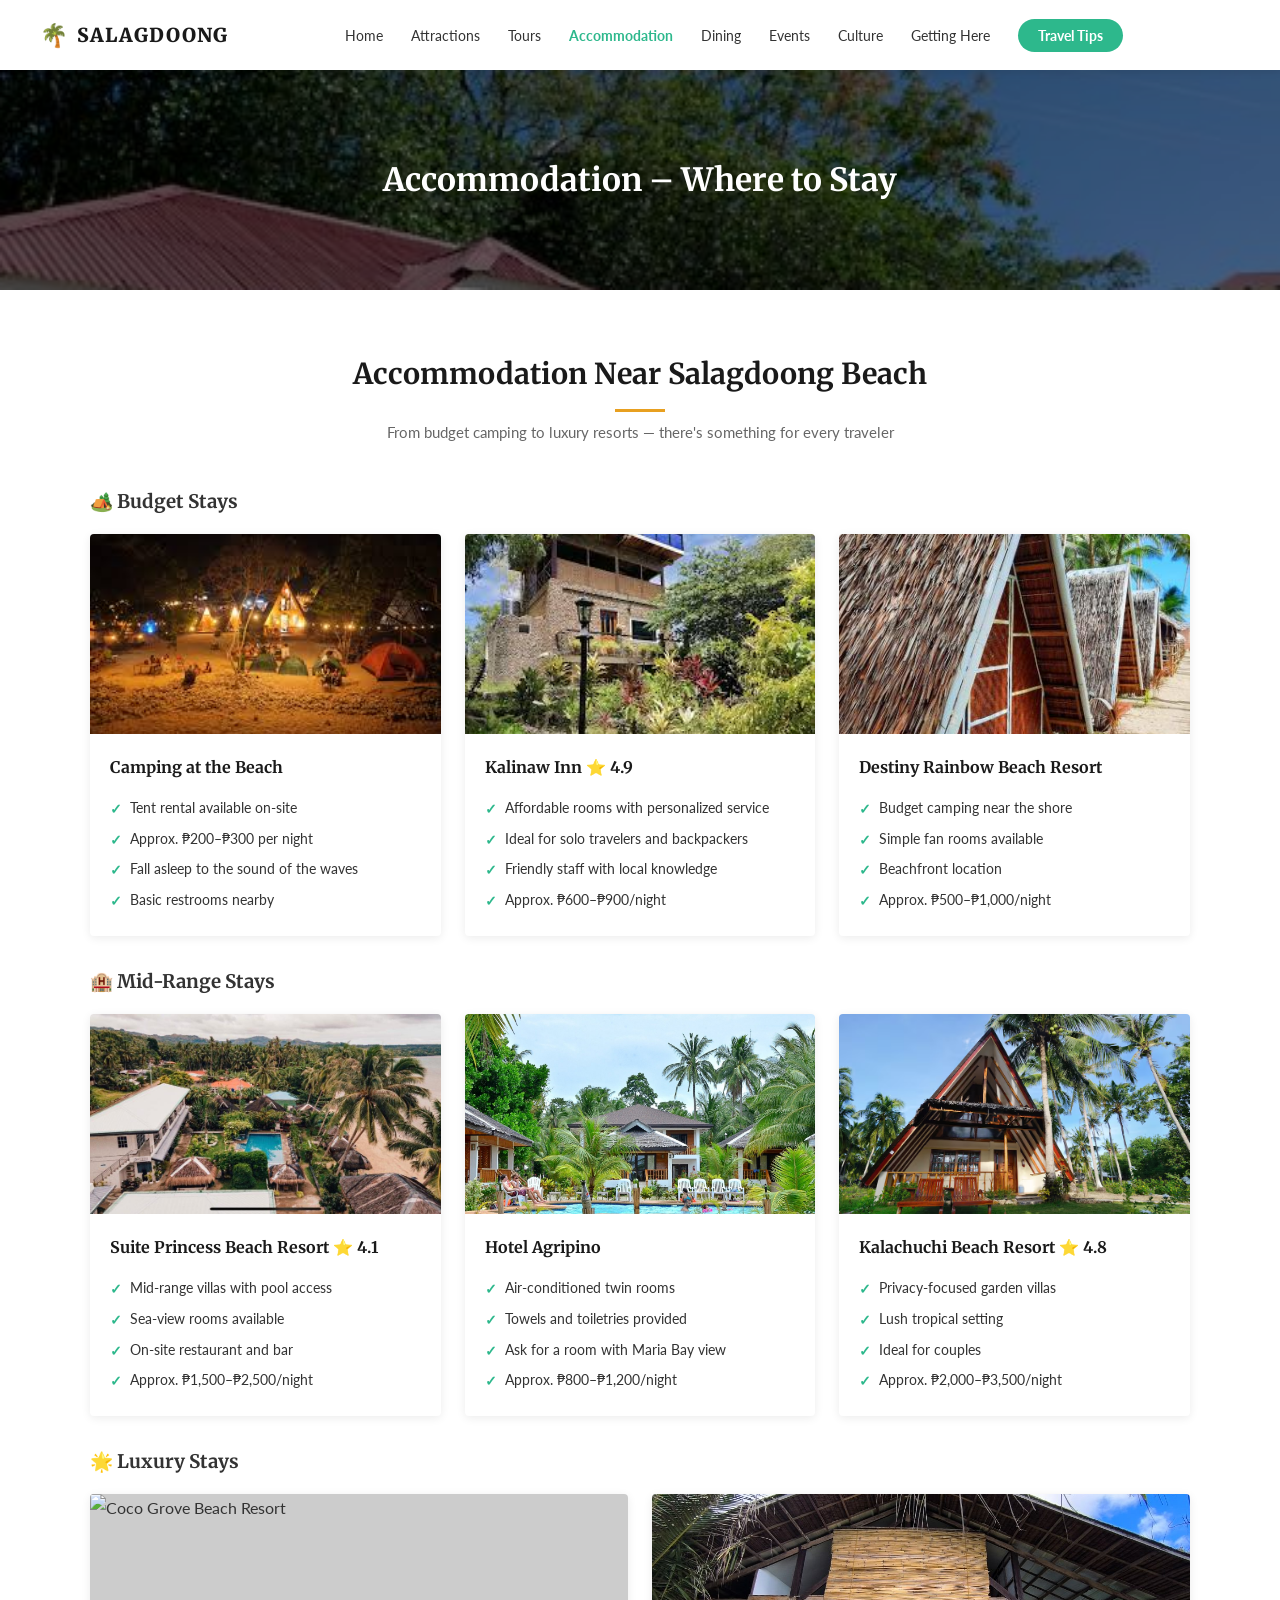
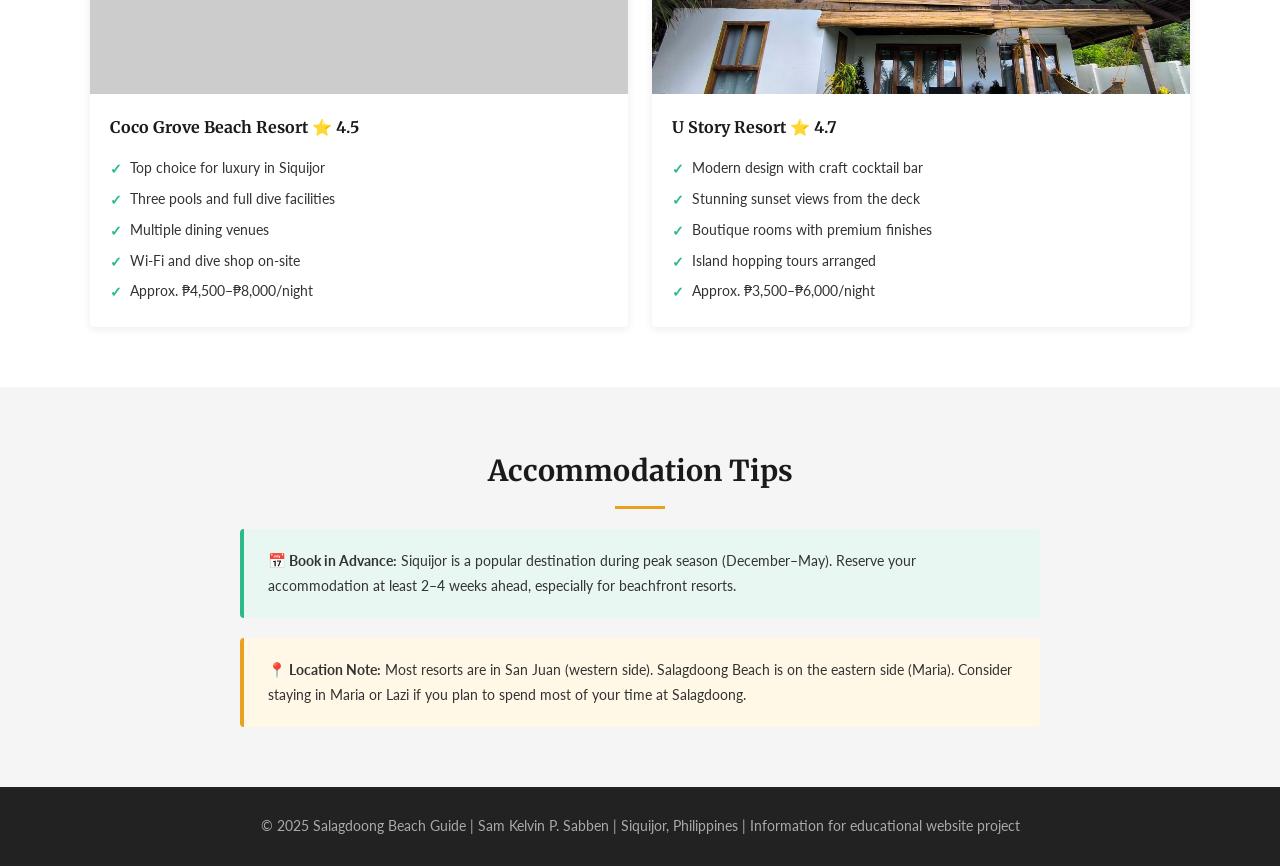
==== pages/accommodation.html @ 19772c20 "project" ====
<!doctype html>
<html lang="en">
  <head>
    <meta charset="UTF-8" />
    <meta name="viewport" content="width=device-width, initial-scale=1.0" />
    <title>Accommodation – Where to Stay</title>
    <link rel="stylesheet" href="../css/styles.css" />
  </head>
  <body>
    <!-- ============ NAVBAR ============ -->
    <nav class="navbar">
      <a href="../index.html" class="nav-logo">
        <span class="logo-icon">🌴</span>
        <span>Salagdoong</span>
      </a>
      <ul class="nav-links">
        <li><a href="../index.html">Home</a></li>
        <li><a href="attractions.html">Attractions</a></li>
        <li><a href="tours.html">Tours</a></li>
        <li><a href="accommodation.html" class="active">Accommodation</a></li>
        <li><a href="dining.html">Dining</a></li>
        <li><a href="events.html">Events</a></li>
        <li><a href="culture.html">Culture</a></li>
        <li><a href="getting-here.html">Getting Here</a></li>
        <li><a href="travel-tips.html" class="nav-btn">Travel Tips</a></li>
      </ul>
      <input type="checkbox" id="nav-toggle" class="hamburger-toggle" />
      <label for="nav-toggle">
        <div class="hamburger-icon">
          <span></span><span></span><span></span>
        </div>
      </label>
      <div class="mobile-nav">
        <a href="../index.html">Home</a>
        <a href="attractions.html">Attractions</a>
        <a href="tours.html">Tours</a>
        <a href="accommodation.html">Accommodation</a>
        <a href="dining.html">Dining</a>
        <a href="events.html">Events</a>
        <a href="culture.html">Culture</a>
        <a href="getting-here.html">Getting Here</a>
        <a href="travel-tips.html" class="nav-btn">Travel Tips</a>
      </div>
    </nav>

    <!-- ============ PAGE HERO ============ -->
    <section class="page-hero" id="accommodation-bg">
      <h1>Accommodation – Where to Stay</h1>
    </section>

    <!-- ============ ACCOMMODATION OPTIONS ============ -->
    <section class="section">
      <div class="container">
        <h2 class="section-title">Accommodation Near Salagdoong Beach</h2>
        <p class="section-subtitle">
          From budget camping to luxury resorts — there's something for every
          traveler
        </p>

        <!-- Budget Options -->
        <h3
          style="
            font-family: &quot;Merriweather&quot;, serif;
            margin-bottom: 16px;
            color: #333;
          "
        >
          🏕️ Budget Stays
        </h3>
        <div class="cards-grid mb-30">
          <div class="card">
            <img
              src="/images/4.1.png"
              alt="Camping near Salagdoong"
              class="card-img"
            />
            <div class="card-body">
              <h3 class="card-title">Camping at the Beach</h3>
              <ul class="card-list">
                <li>Tent rental available on-site</li>
                <li>Approx. ₱200–₱300 per night</li>
                <li>Fall asleep to the sound of the waves</li>
                <li>Basic restrooms nearby</li>
              </ul>
            </div>
          </div>

          <div class="card">
            <img
              src="/images/4.2.png"
              alt="Kalinaw Inn Siquijor"
              class="card-img"
            />
            <div class="card-body">
              <h3 class="card-title">Kalinaw Inn ⭐ 4.9</h3>
              <ul class="card-list">
                <li>Affordable rooms with personalized service</li>
                <li>Ideal for solo travelers and backpackers</li>
                <li>Friendly staff with local knowledge</li>
                <li>Approx. ₱600–₱900/night</li>
              </ul>
            </div>
          </div>

          <div class="card">
            <img
              src="/images/4.3.png"
              alt="Destiny Rainbow Beach Resort"
              class="card-img"
            />
            <div class="card-body">
              <h3 class="card-title">Destiny Rainbow Beach Resort</h3>
              <ul class="card-list">
                <li>Budget camping near the shore</li>
                <li>Simple fan rooms available</li>
                <li>Beachfront location</li>
                <li>Approx. ₱500–₱1,000/night</li>
              </ul>
            </div>
          </div>
        </div>

        <!-- Mid-Range Options -->
        <h3
          style="
            font-family: &quot;Merriweather&quot;, serif;
            margin-bottom: 16px;
            margin-top: 30px;
            color: #333;
          "
        >
          🏨 Mid-Range Stays
        </h3>
        <div class="cards-grid mb-30">
          <div class="card">
            <img
              src="/images/4.4.png"
              alt="Suite Princess Beach Resort"
              class="card-img"
            />
            <div class="card-body">
              <h3 class="card-title">Suite Princess Beach Resort ⭐ 4.1</h3>
              <ul class="card-list">
                <li>Mid-range villas with pool access</li>
                <li>Sea-view rooms available</li>
                <li>On-site restaurant and bar</li>
                <li>Approx. ₱1,500–₱2,500/night</li>
              </ul>
            </div>
          </div>

          <div class="card">
            <img
              src="/images/4.5.png"
              alt="Hotel Agripino Maria"
              class="card-img"
            />
            <div class="card-body">
              <h3 class="card-title">Hotel Agripino</h3>
              <ul class="card-list">
                <li>Air-conditioned twin rooms</li>
                <li>Towels and toiletries provided</li>
                <li>Ask for a room with Maria Bay view</li>
                <li>Approx. ₱800–₱1,200/night</li>
              </ul>
            </div>
          </div>

          <div class="card">
            <img
              src="/images/4.6.png"
              alt="Kalachuchi Beach Resort"
              class="card-img"
            />
            <div class="card-body">
              <h3 class="card-title">Kalachuchi Beach Resort ⭐ 4.8</h3>
              <ul class="card-list">
                <li>Privacy-focused garden villas</li>
                <li>Lush tropical setting</li>
                <li>Ideal for couples</li>
                <li>Approx. ₱2,000–₱3,500/night</li>
              </ul>
            </div>
          </div>
        </div>

        <!-- Luxury Options -->
        <h3
          style="
            font-family: &quot;Merriweather&quot;, serif;
            margin-bottom: 16px;
            margin-top: 30px;
            color: #333;
          "
        >
          🌟 Luxury Stays
        </h3>
        <div class="cards-grid-2">
          <div class="card">
            <img
              src="/images/4.7.png"
              alt="Coco Grove Beach Resort"
              class="card-img"
            />
            <div class="card-body">
              <h3 class="card-title">Coco Grove Beach Resort ⭐ 4.5</h3>
              <ul class="card-list">
                <li>Top choice for luxury in Siquijor</li>
                <li>Three pools and full dive facilities</li>
                <li>Multiple dining venues</li>
                <li>Wi-Fi and dive shop on-site</li>
                <li>Approx. ₱4,500–₱8,000/night</li>
              </ul>
            </div>
          </div>

          <div class="card">
            <img src="/images/4.8.png" alt="U Story Resort" class="card-img" />
            <div class="card-body">
              <h3 class="card-title">U Story Resort ⭐ 4.7</h3>
              <ul class="card-list">
                <li>Modern design with craft cocktail bar</li>
                <li>Stunning sunset views from the deck</li>
                <li>Boutique rooms with premium finishes</li>
                <li>Island hopping tours arranged</li>
                <li>Approx. ₱3,500–₱6,000/night</li>
              </ul>
            </div>
          </div>
        </div>
      </div>
    </section>

    <!-- ============ TIPS SECTION ============ -->
    <section class="section-alt">
      <div class="container">
        <h2 class="section-title">Accommodation Tips</h2>
        <div class="highlight-box" style="max-width: 800px; margin: 20px auto">
          <p>
            <strong>📅 Book in Advance:</strong> Siquijor is a popular
            destination during peak season (December–May). Reserve your
            accommodation at least 2–4 weeks ahead, especially for beachfront
            resorts.
          </p>
        </div>
        <div class="tip-box" style="max-width: 800px; margin: 0 auto">
          <p>
            <strong>📍 Location Note:</strong> Most resorts are in San Juan
            (western side). Salagdoong Beach is on the eastern side (Maria).
            Consider staying in Maria or Lazi if you plan to spend most of your
            time at Salagdoong.
          </p>
        </div>
      </div>
    </section>

    <!-- ============ FOOTER ============ -->
    <footer>
      <p>
        © 2025 Salagdoong Beach Guide | Sam Kelvin P. Sabben | Siquijor,
        Philippines | Information for educational website project
      </p>
    </footer>
  </body>
</html>
---- css/styles.css ----
/* ============================================
   SALAGDOONG BEACH WEBSITE - Main Stylesheet
   ============================================ */

/* --- Google Fonts Import --- */
@import url("https://fonts.googleapis.com/css2?family=Merriweather:wght@400;700;900&family=Lato:wght@300;400;700&display=swap");

/* --- CSS Variables (Color Scheme & Typography) --- */
:root {
  --green: #2db88c;
  --green-dark: #229e77;
  --orange: #e8a020;
  --dark: #1a1a1a;
  --dark-2: #222222;
  --text: #333333;
  --text-light: #666666;
  --light-bg: #f5f5f5;
  --white: #ffffff;
  --border: #e0e0e0;
  --card-shadow: 0 2px 10px rgba(0, 0, 0, 0.08);
}

/* --- Reset & Base Styles --- */
* {
  margin: 0;
  padding: 0;
  box-sizing: border-box;
}

html {
  scroll-behavior: smooth;
}

body {
  font-family: "Lato", sans-serif;
  color: var(--text);
  background-color: var(--white);
  font-size: 16px;
  line-height: 1.7;
}

img {
  max-width: 100%;
  display: block;
}

a {
  text-decoration: none;
  color: inherit;
}

ul {
  list-style: none;
}

/* ============================================
   NAVIGATION BAR
   ============================================ */

/* --- Navbar container --- */
.navbar {
  background-color: var(--white);
  padding: 0 40px;
  height: 70px;
  display: flex;
  align-items: center;
  justify-content: space-between;
  position: sticky;
  top: 0;
  z-index: 1000;
  box-shadow: 0 2px 8px rgba(0, 0, 0, 0.08);
}

/* --- Logo area --- */
.nav-logo {
  display: flex;
  align-items: center;
  gap: 8px;
  font-family: "Merriweather", serif;
  font-weight: 900;
  font-size: 1.2rem;
  letter-spacing: 1px;
  color: var(--dark);
  text-transform: uppercase;
}

.nav-logo .logo-icon {
  font-size: 1.4rem;
}

/* --- Navigation links (desktop) --- */
.nav-links {
  display: flex;
  align-items: center;
  gap: 28px;
}

.nav-links a {
  font-size: 0.88rem;
  color: var(--text);
  font-weight: 400;
  transition: color 0.2s;
  white-space: nowrap;
}

.nav-links a:hover {
  color: var(--green);
}

.nav-links a.active {
  color: var(--green);
  font-weight: 700;
}

/* --- Travel Tips pill button --- */
.nav-btn {
  background-color: var(--green);
  color: var(--white) !important;
  padding: 8px 20px;
  border-radius: 50px;
  font-weight: 700 !important;
  font-size: 0.88rem !important;
  transition: background-color 0.2s !important;
}

.nav-btn:hover {
  background-color: var(--green-dark) !important;
  color: var(--white) !important;
}

/* --- CSS-only hamburger menu (mobile) --- */
.hamburger-toggle {
  display: none; /* hide the checkbox */
}

.hamburger-icon {
  display: none; /* hidden on desktop */
  flex-direction: column;
  gap: 5px;
  cursor: pointer;
  padding: 5px;
}

.hamburger-icon span {
  display: block;
  width: 25px;
  height: 2px;
  background-color: var(--dark);
  transition: all 0.3s;
}

/* --- Mobile nav overlay --- */
.mobile-nav {
  display: none; /* hidden on desktop */
  position: fixed;
  top: 70px;
  left: 0;
  width: 100%;
  background: var(--white);
  flex-direction: column;
  padding: 20px 0;
  box-shadow: 0 4px 10px rgba(0, 0, 0, 0.1);
  z-index: 999;
}

.mobile-nav a {
  padding: 12px 30px;
  font-size: 0.95rem;
  color: var(--text);
  border-bottom: 1px solid var(--border);
  display: block;
}

.mobile-nav a:last-child {
  border-bottom: none;
}

.mobile-nav .nav-btn {
  margin: 10px 30px 0;
  text-align: center;
  border-radius: 50px;
  padding: 10px 20px;
  background: var(--green);
  color: var(--white) !important;
}

/* Show mobile nav when checkbox is checked */
.hamburger-toggle:checked ~ .mobile-nav {
  display: flex;
}

/* ============================================
   HERO BANNER
   ============================================ */

.hero {
  position: relative;
  width: 100%;
  height: 90vh;
  min-height: 500px;
  background-image: url("/images/herobanner.jpg");
  background-size: cover;
  background-position: center;
  background-attachment: fixed;
  display: flex;
  align-items: center;
  justify-content: center;
  text-align: center;
}

/* Dark overlay on hero image */
.hero::after {
  content: "";
  position: absolute;
  inset: 0;
  background: rgba(0, 0, 0, 0.45);
  z-index: 1;
}

.hero-bg {
  position: fixed; /* was: absolute */
  top: 0;
  left: 0;
  width: 100%;
  height: 100vh; /* was: 100% */
  object-fit: cover;
  z-index: 0; /* sits behind the overlay and content */
}

.hero-content {
  position: relative;
  z-index: 2;
  color: var(--white);
  max-width: 700px;
  padding: 0 20px;
}

.hero-content h1 {
  font-family: "Merriweather", serif;
  font-size: 3rem;
  font-weight: 900;
  line-height: 1.2;
  margin-bottom: 16px;
}

.hero-content p {
  font-size: 1rem;
  margin-bottom: 32px;
  opacity: 0.9;
  letter-spacing: 0.5px;
}

/* --- Hero CTA buttons --- */
.hero-buttons {
  display: flex;
  gap: 16px;
  justify-content: center;
  flex-wrap: wrap;
}

.btn-primary {
  background-color: var(--green);
  color: var(--white);
  padding: 12px 28px;
  border-radius: 50px;
  font-weight: 700;
  font-size: 0.95rem;
  transition: background-color 0.2s;
  display: inline-block;
}

.btn-primary:hover {
  background-color: var(--green-dark);
}

.btn-secondary {
  background-color: var(--orange);
  color: var(--white);
  padding: 12px 28px;
  border-radius: 50px;
  font-weight: 700;
  font-size: 0.95rem;
  transition: background-color 0.2s;
  display: inline-block;
}

.btn-secondary:hover {
  background-color: #cf8e1a;
}

/* --- Shorter hero for inner pages --- */
.hero-short {
  height: 220px;
  min-height: unset;
}

.hero-short .hero-content h1 {
  font-size: 2rem;
}

/* ============================================
   SECTION STYLES
   ============================================ */

/* --- Section wrapper --- */
.section {
  padding: 60px 40px;
}

.section-alt {
  padding: 60px 40px;
  background-color: var(--light-bg);
}

/* --- Section title with orange underline --- */
.section-title {
  font-family: "Merriweather", serif;
  font-size: 1.8rem;
  font-weight: 700;
  text-align: center;
  margin-bottom: 8px;
  color: var(--dark);
}

.section-title::after {
  content: "";
  display: block;
  width: 50px;
  height: 3px;
  background-color: var(--orange);
  margin: 10px auto 0;
}

.section-subtitle {
  text-align: center;
  color: var(--text-light);
  margin-bottom: 40px;
  font-size: 0.95rem;
}

/* --- Max-width container --- */
.container {
  max-width: 1100px;
  margin: 0 auto;
}

/* ============================================
   STATS CARDS (Quick Stats on Home)
   ============================================ */

.stats-grid {
  display: grid;
  grid-template-columns: repeat(5, 1fr);
  gap: 16px;
  max-width: 1100px;
  margin: 0 auto;
}

.stat-card {
  background: var(--white);
  border-left: 3px solid var(--green);
  padding: 20px 18px;
  box-shadow: var(--card-shadow);
}

.stat-label {
  font-size: 0.7rem;
  text-transform: uppercase;
  letter-spacing: 1px;
  color: var(--text-light);
  margin-bottom: 6px;
}

.stat-value {
  font-family: "Merriweather", serif;
  font-size: 1rem;
  font-weight: 700;
  color: var(--dark);
  line-height: 1.4;
}

/* ============================================
   ABOUT SECTION (Gray background box)
   ============================================ */
#attraction-bg {
  background-image: url("/images/attractionbg.png");
  background-size: cover;
  background-position: bottom;
  background-attachment: fixed;
}
.about-box {
  background-color: #eeeeee;
  border-radius: 4px;
  padding: 50px 40px;
  text-align: center;
  max-width: 900px;
  margin: 0 auto;
}

.about-box p {
  font-size: 0.95rem;
  color: var(--text);
  max-width: 650px;
  margin: 0 auto;
  line-height: 1.8;
}

/* ============================================
   CARDS GRID
   ============================================ */

.cards-grid {
  display: grid;
  grid-template-columns: repeat(3, 1fr);
  gap: 24px;
  max-width: 1100px;
  margin: 0 auto;
}

.card {
  background: var(--white);
  box-shadow: var(--card-shadow);
  border-radius: 4px;
  overflow: hidden;
}

/* --- Card image placeholder --- */
.card-img {
  width: 100%;
  height: 200px;
  object-fit: cover;
  background-color: #ccc;
  display: block;
}

/* Placeholder style when no image */
.card-img-placeholder {
  width: 100%;
  height: 200px;
  background-color: #b0c4c4;
  display: flex;
  align-items: center;
  justify-content: center;
  color: #fff;
  font-size: 0.9rem;
}

.card-body {
  padding: 20px;
}

.card-title {
  font-family: "Merriweather", serif;
  font-size: 1rem;
  font-weight: 700;
  margin-bottom: 12px;
  color: var(--dark);
}

/* --- Card bullet list --- */
.card-list {
  list-style: none;
  padding: 0;
}

.card-list li {
  font-size: 0.875rem;
  color: var(--text);
  padding: 3px 0;
  display: flex;
  align-items: flex-start;
  gap: 8px;
}

.card-list li::before {
  content: "✓";
  color: var(--green);
  font-weight: 700;
  flex-shrink: 0;
  margin-top: 1px;
}

/* --- 2-column card grid variant --- */
.cards-grid-2 {
  display: grid;
  grid-template-columns: repeat(2, 1fr);
  gap: 24px;
  max-width: 1100px;
  margin: 0 auto;
}

/* --- 4-column card grid --- */
.cards-grid-4 {
  display: grid;
  grid-template-columns: repeat(4, 1fr);
  gap: 20px;
  max-width: 1100px;
  margin: 0 auto;
}

/* ============================================
   TABLE (Itinerary, Restaurant, Tips)
   ============================================ */

.table-wrapper {
  max-width: 850px;
  margin: 0 auto;
  overflow-x: auto;
}

table {
  width: 100%;
  border-collapse: collapse;
  font-size: 0.9rem;
}

thead tr {
  background-color: var(--green);
  color: var(--white);
}

thead th {
  padding: 14px 20px;
  text-align: left;
  font-weight: 700;
  letter-spacing: 0.5px;
}

tbody tr {
  border-bottom: 1px solid var(--border);
}

tbody tr:last-child {
  border-bottom: none;
}

tbody td {
  padding: 14px 20px;
  color: var(--text);
}

tbody tr:hover {
  background-color: #f9f9f9;
}

/* ============================================
   INFO BOXES / HIGHLIGHT BOXES
   ============================================ */

.info-box {
  background: var(--white);
  border: 1px solid var(--border);
  border-radius: 4px;
  padding: 28px;
  box-shadow: var(--card-shadow);
}

.info-box h3 {
  font-family: "Merriweather", serif;
  font-size: 1rem;
  font-weight: 700;
  margin-bottom: 14px;
  color: var(--dark);
}

.info-box p,
.info-box li {
  font-size: 0.875rem;
  color: var(--text);
  line-height: 1.7;
}

.info-box ul {
  padding-left: 0;
}

.info-box ul li {
  padding: 3px 0;
  display: flex;
  gap: 8px;
  align-items: flex-start;
}

.info-box ul li::before {
  content: "✓";
  color: var(--green);
  font-weight: 700;
  flex-shrink: 0;
}

/* --- Highlight box (colored) --- */
.highlight-box {
  background: #e8f7f1;
  border-left: 4px solid var(--green);
  padding: 20px 24px;
  border-radius: 4px;
  margin: 20px 0;
}

.highlight-box p {
  font-size: 0.9rem;
  color: var(--text);
}

/* --- Warning / tip box --- */
.tip-box {
  background: #fff8e6;
  border-left: 4px solid var(--orange);
  padding: 20px 24px;
  border-radius: 4px;
  margin: 20px 0;
}

.tip-box p {
  font-size: 0.9rem;
  color: var(--text);
}

/* ============================================
   PAGE HERO BANNER (inner pages)
   ============================================ */

.page-hero {
  position: relative;
  width: 100%;
  height: 220px;
  display: flex;
  align-items: center;
  justify-content: center;
  background-color: #1e5a48;
  overflow: hidden;
  background-size: cover;
  background-position: center;
  background-attachment: fixed;
}

.page-hero::after {
  content: "";
  position: absolute;
  inset: 0;
  background: rgba(0, 0, 0, 0.5);
  z-index: 1;
}

.page-hero img {
  position: absolute;
  inset: 0;
  width: 100%;
  height: 100%;
  object-fit: cover;
}

.page-hero h1 {
  position: relative;
  z-index: 2;
  color: var(--white);
  font-family: "Merriweather", serif;
  font-size: 2rem;
  font-weight: 700;
  text-align: center;
  padding: 0 20px;
}

/* ============================================
   GALLERY GRID
   ============================================ */

.gallery-grid {
  display: grid;
  grid-template-columns: repeat(3, 1fr);
  gap: 12px;
  max-width: 1100px;
  margin: 0 auto;
}

.gallery-item {
  width: 100%;
  height: 200px;
  object-fit: cover;
  background-color: #b8cece;
  display: block;
  border-radius: 2px;
}

/* ============================================
   TRANSPORT / STEP CARDS
   ============================================ */

.steps-grid {
  display: grid;
  grid-template-columns: repeat(3, 1fr);
  gap: 20px;
  max-width: 1100px;
  margin: 0 auto;
}

.step-card {
  background: var(--white);
  padding: 28px 24px;
  box-shadow: var(--card-shadow);
  border-radius: 4px;
}

.step-number {
  font-size: 2rem;
  font-weight: 900;
  color: var(--green);
  font-family: "Merriweather", serif;
  margin-bottom: 10px;
}

.step-card h3 {
  font-family: "Merriweather", serif;
  font-size: 1rem;
  font-weight: 700;
  margin-bottom: 10px;
  color: var(--dark);
}

.step-card p,
.step-card li {
  font-size: 0.875rem;
  color: var(--text);
}

.step-card ul {
  padding-left: 0;
  margin-top: 8px;
}

.step-card ul li {
  display: flex;
  gap: 8px;
  padding: 2px 0;
}

.step-card ul li::before {
  content: "✓";
  color: var(--green);
  font-weight: 700;
  flex-shrink: 0;
}

/* ============================================
   MAP EMBED PLACEHOLDER
   ============================================ */

.map-container {
  max-width: 850px;
  margin: 0 auto 40px;
  border: 1px solid var(--border);
  overflow: hidden;
}

.map-container iframe {
  width: 100%;
  height: 420px;
  border: none;
  display: block;
}

/* ============================================
   FOOTER
   ============================================ */

footer {
  background-color: var(--dark-2);
  color: #aaaaaa;
  text-align: center;
  padding: 28px 20px;
  font-size: 0.85rem;
}

footer a {
  color: #aaaaaa;
}

/* ============================================
   UTILITY CLASSES
   ============================================ */

.text-center {
  text-align: center;
}
.mb-10 {
  margin-bottom: 10px;
}
.mb-20 {
  margin-bottom: 20px;
}
.mb-30 {
  margin-bottom: 30px;
}
.mb-40 {
  margin-bottom: 40px;
}
.mt-20 {
  margin-top: 20px;
}
.mt-30 {
  margin-top: 30px;
}

/* ============================================
   RESPONSIVE STYLES
   ============================================ */

/* --- Tablet (max 768px) --- */
@media (max-width: 768px) {
  /* Show hamburger, hide desktop links */
  .hamburger-icon {
    display: flex;
  }

  .nav-links {
    display: none;
  }

  .navbar {
    padding: 0 20px;
  }

  /* Hero adjustments */
  .hero-content h1 {
    font-size: 2rem;
  }

  .page-hero h1 {
    font-size: 1.5rem;
  }

  /* Stats: 2-column grid on tablet */
  .stats-grid {
    grid-template-columns: repeat(2, 1fr);
  }

  /* Cards: 2-column on tablet */
  .cards-grid {
    grid-template-columns: repeat(2, 1fr);
  }

  .cards-grid-2 {
    grid-template-columns: 1fr;
  }

  .cards-grid-4 {
    grid-template-columns: repeat(2, 1fr);
  }

  .steps-grid {
    grid-template-columns: repeat(2, 1fr);
  }

  .gallery-grid {
    grid-template-columns: repeat(2, 1fr);
  }

  .section,
  .section-alt {
    padding: 40px 20px;
  }

  .about-box {
    padding: 30px 20px;
  }
}

/* --- Mobile (max 480px) --- */
@media (max-width: 480px) {
  .hero {
    height: 75vh;
  }

  .hero-content h1 {
    font-size: 1.6rem;
  }

  .hero-content p {
    font-size: 0.9rem;
  }

  .hero-buttons {
    flex-direction: column;
    align-items: center;
  }

  /* Stats: 1-column on mobile */
  .stats-grid {
    grid-template-columns: 1fr;
  }

  /* Cards: single column on mobile */
  .cards-grid {
    grid-template-columns: 1fr;
  }

  .cards-grid-4 {
    grid-template-columns: 1fr;
  }

  .steps-grid {
    grid-template-columns: 1fr;
  }

  .gallery-grid {
    grid-template-columns: 1fr;
  }

  .section-title {
    font-size: 1.4rem;
  }

  .section,
  .section-alt {
    padding: 30px 16px;
  }
}

#tour-bg {
  background-image: url("/images/tourbg.png");
}

#accommodation-bg {
  background-image: url("/images/accommodationbg.png");
  background-position: center 130%;
}

#dining-bg {
  background-image: url("/images/diningbg.png");
  background-position: center 130%;
}

#events-bg {
  background-image: url("/images/eventsbg.png");
  background-position: center 130%;
}

#culture-bg {
  background-image: url("/images/culturebg.png");
  background-position: center 130%;
}

#getting-here-bg {
  background-image: url("/images/getting-herebg.png");
  background-position: center 190%;
}

#tips-bg {
  background-image: url("/images/tipsbg.png");
  background-position: center 300%;
}
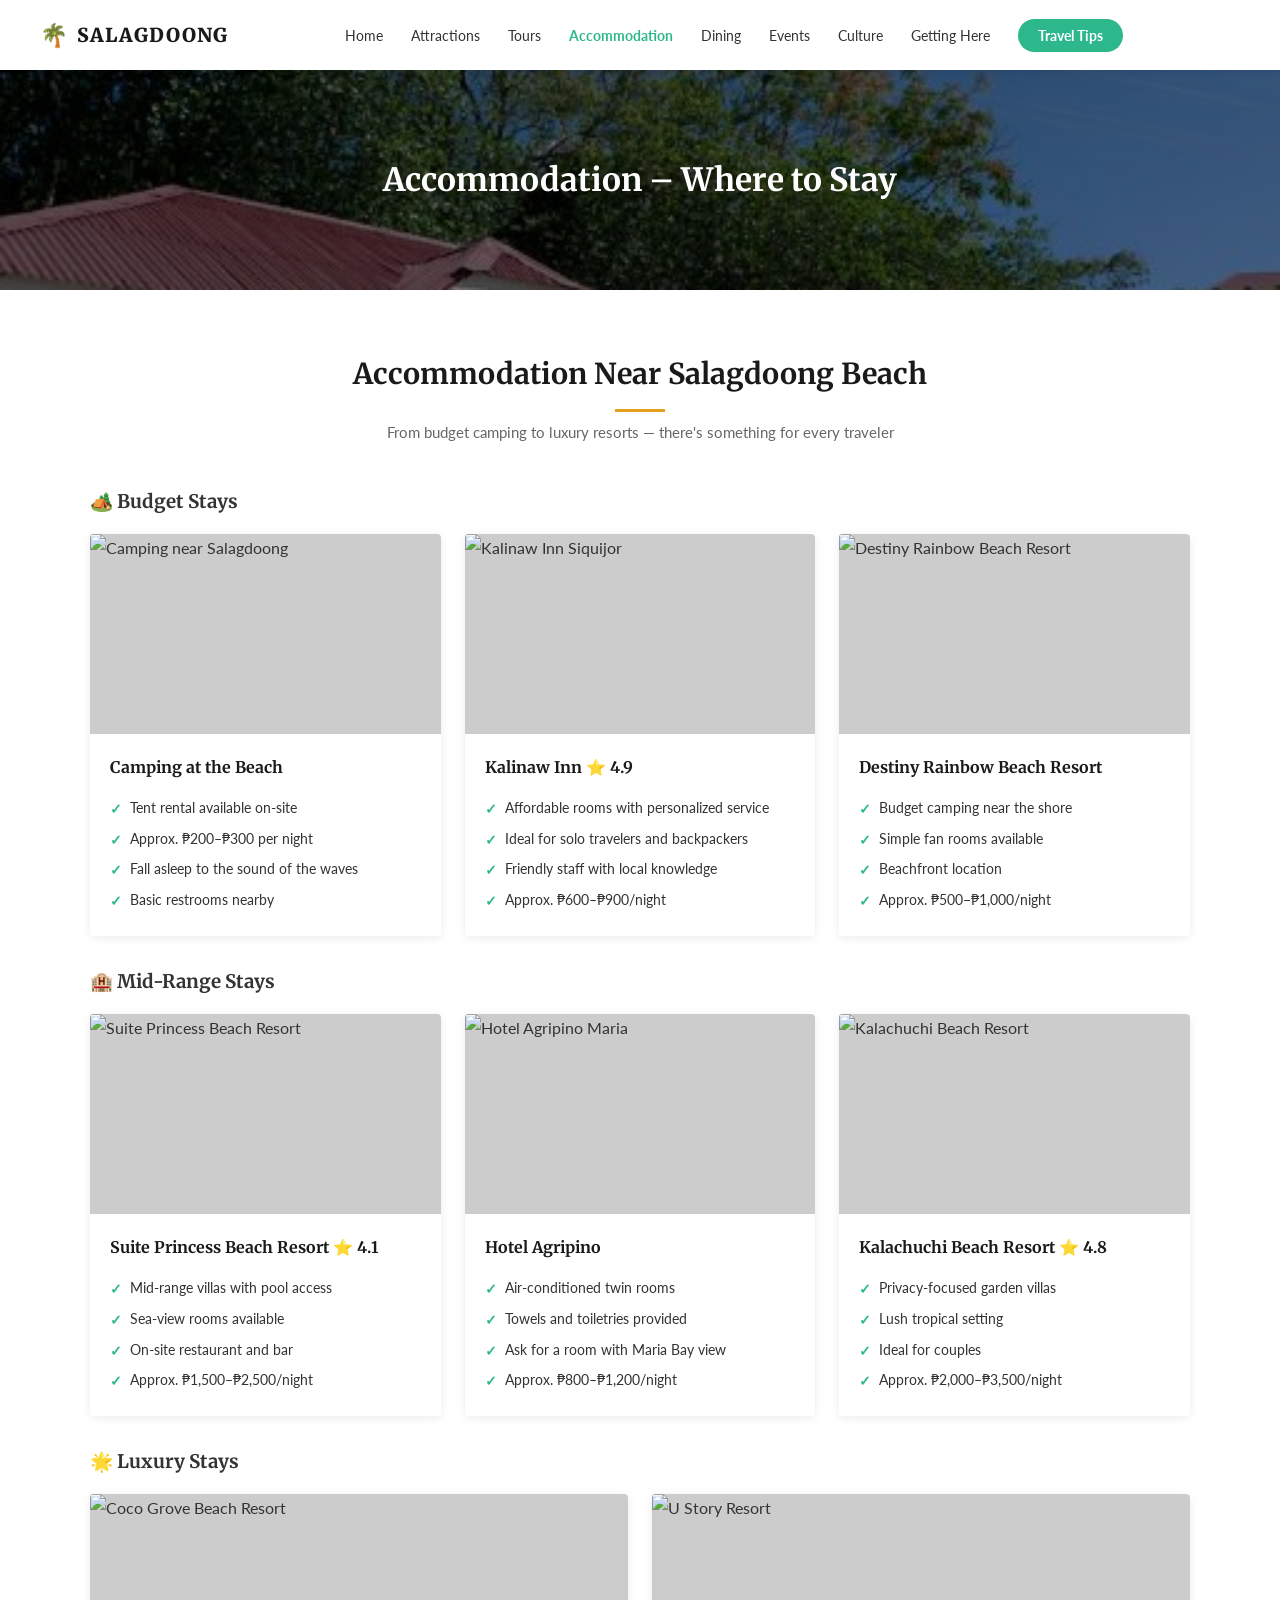
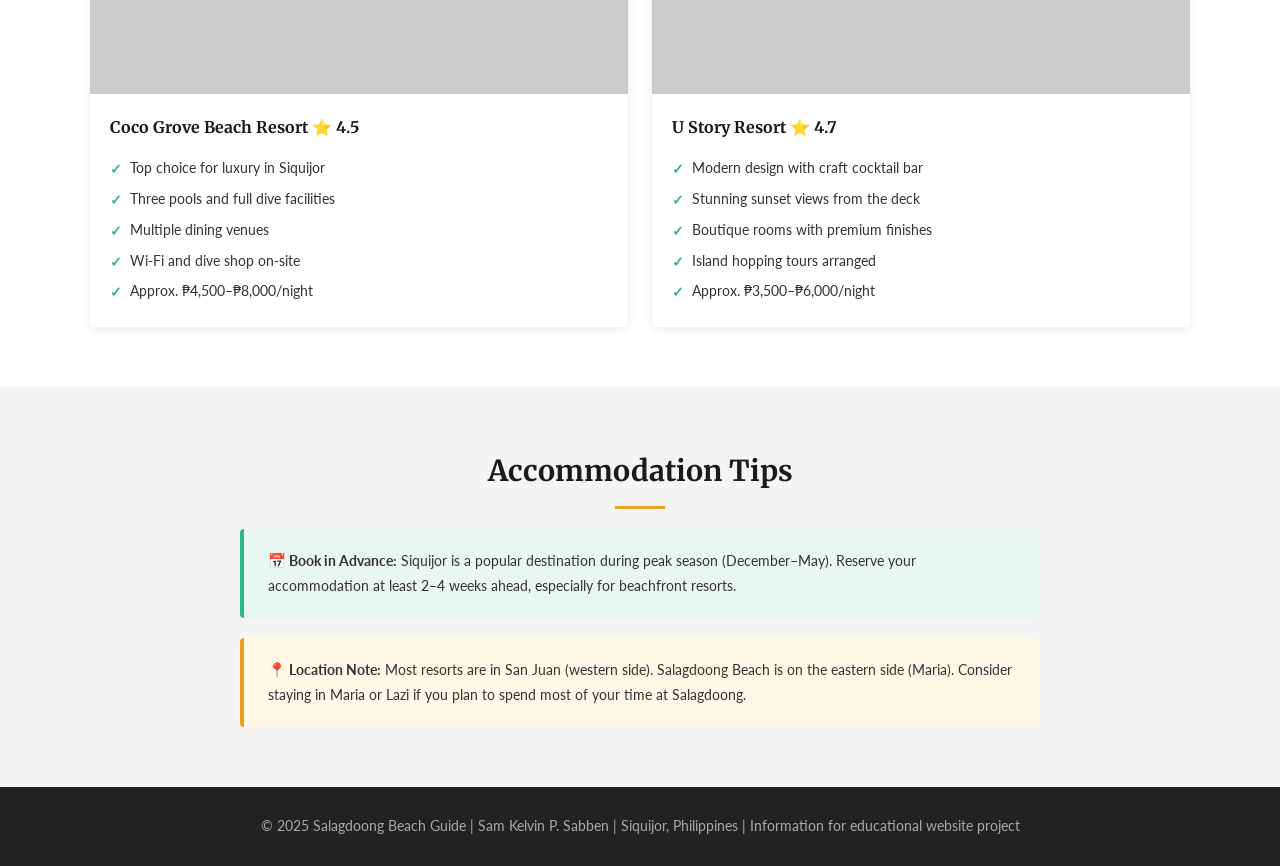
==== commit b4fff3da: "fixture" ====
--- a/pages/accommodation.html
+++ b/pages/accommodation.html
@@ -70,7 +70,7 @@
         <div class="cards-grid mb-30">
           <div class="card">
             <img
-              src="/images/4.1.png"
+              src="../image/4.1.png"
               alt="Camping near Salagdoong"
               class="card-img"
             />
@@ -87,7 +87,7 @@
 
           <div class="card">
             <img
-              src="/images/4.2.png"
+              src="../image/4.2.png"
               alt="Kalinaw Inn Siquijor"
               class="card-img"
             />
@@ -104,7 +104,7 @@
 
           <div class="card">
             <img
-              src="/images/4.3.png"
+              src="../image/4.3.png"
               alt="Destiny Rainbow Beach Resort"
               class="card-img"
             />
@@ -134,7 +134,7 @@
         <div class="cards-grid mb-30">
           <div class="card">
             <img
-              src="/images/4.4.png"
+              src="../image/4.4.png"
               alt="Suite Princess Beach Resort"
               class="card-img"
             />
@@ -151,7 +151,7 @@
 
           <div class="card">
             <img
-              src="/images/4.5.png"
+              src="../image/4.5.png"
               alt="Hotel Agripino Maria"
               class="card-img"
             />
@@ -168,7 +168,7 @@
 
           <div class="card">
             <img
-              src="/images/4.6.png"
+              src="../image/4.6.png"
               alt="Kalachuchi Beach Resort"
               class="card-img"
             />
@@ -198,7 +198,7 @@
         <div class="cards-grid-2">
           <div class="card">
             <img
-              src="/images/4.7.png"
+              src="../image/4.7.png"
               alt="Coco Grove Beach Resort"
               class="card-img"
             />
@@ -215,7 +215,7 @@
           </div>
 
           <div class="card">
-            <img src="/images/4.8.png" alt="U Story Resort" class="card-img" />
+            <img src="../image/4.8.png" alt="U Story Resort" class="card-img" />
             <div class="card-body">
               <h3 class="card-title">U Story Resort ⭐ 4.7</h3>
               <ul class="card-list">
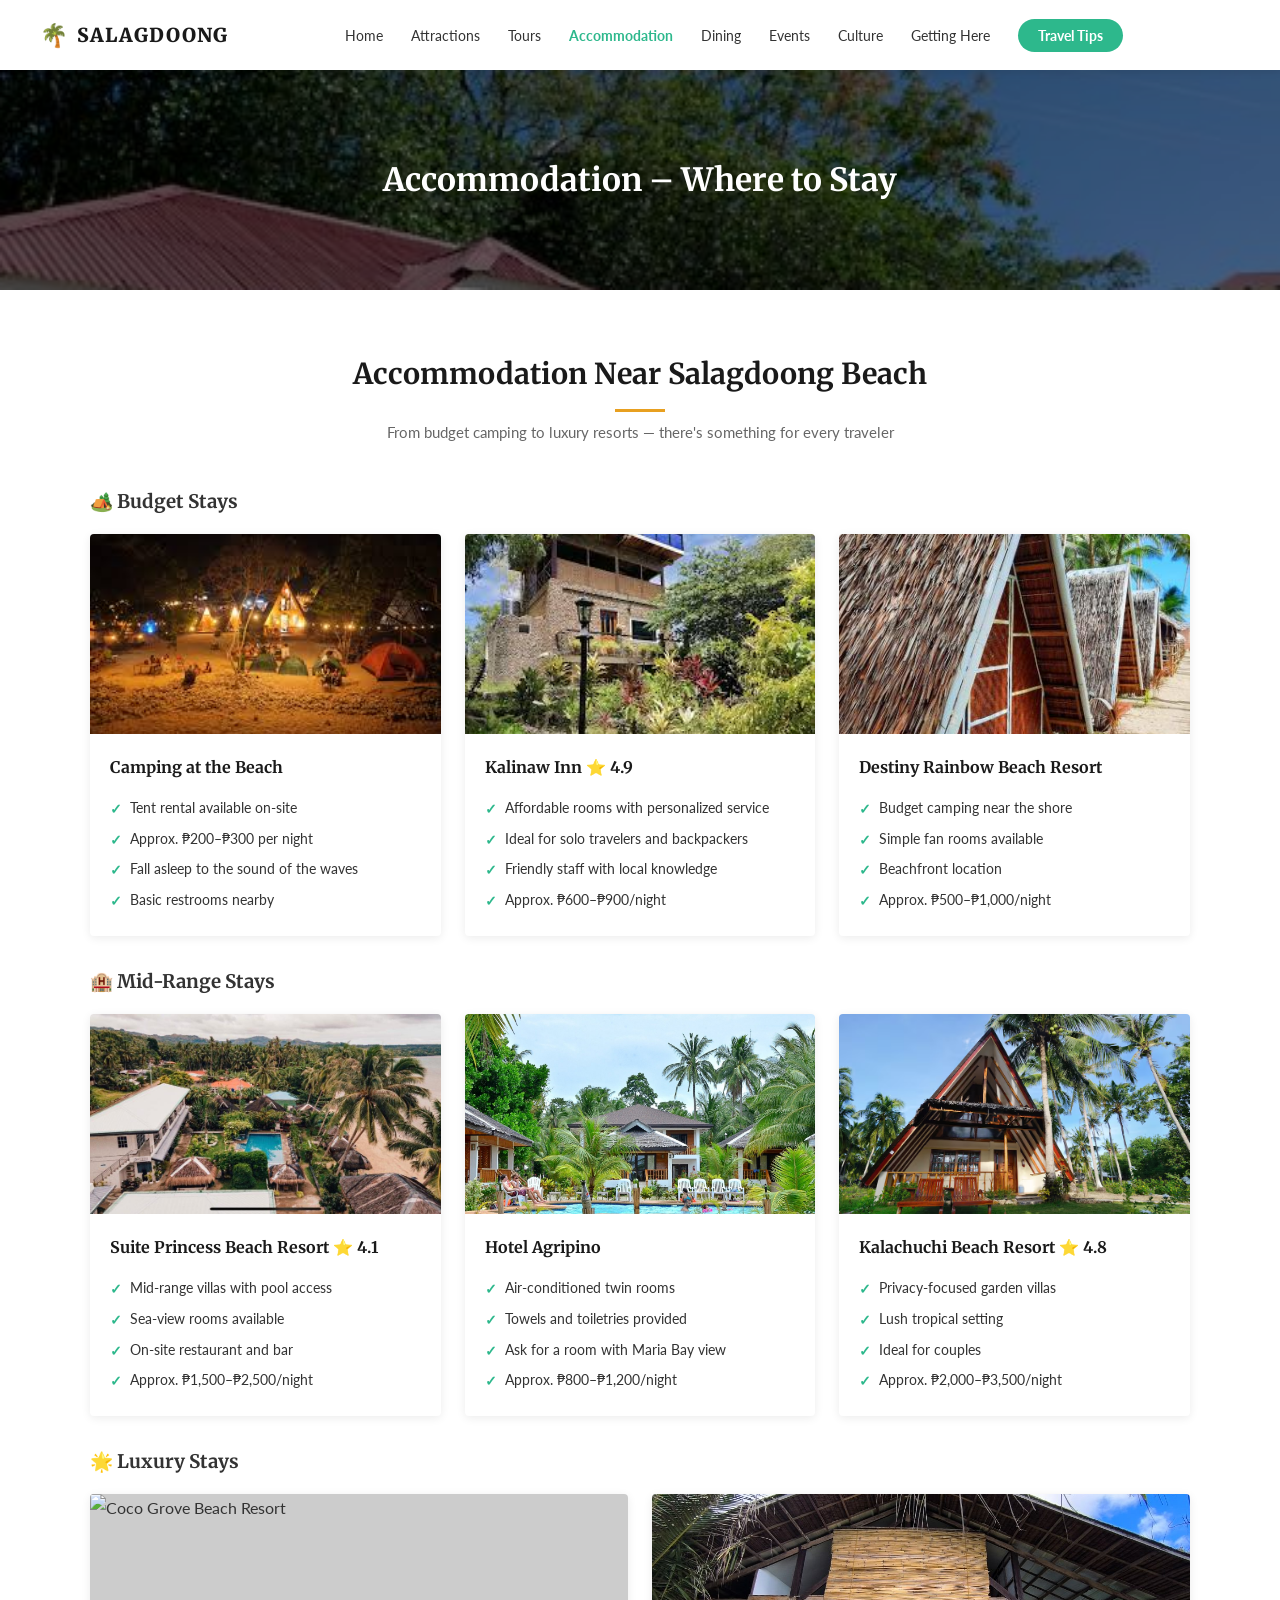
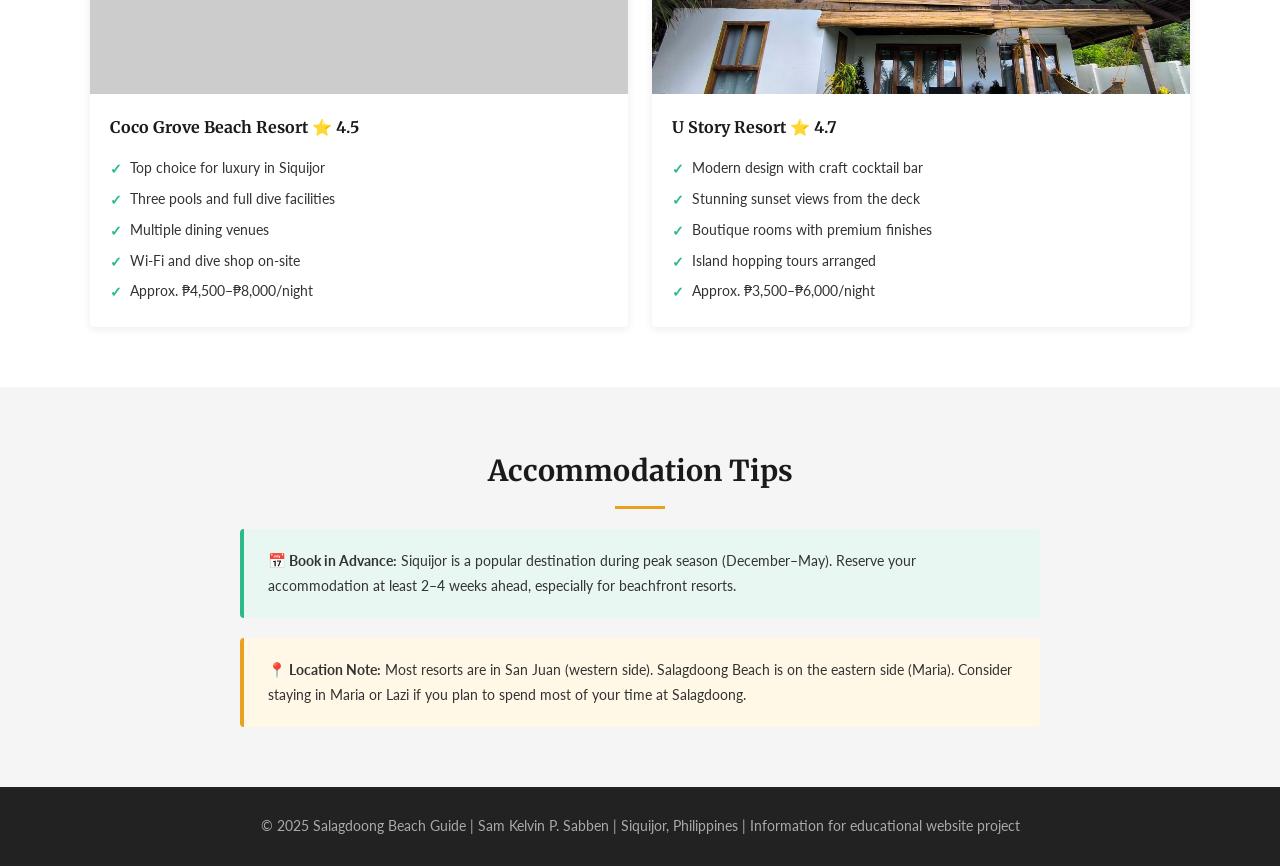
==== commit 9033ece8: "ficture2" ====
--- a/pages/accommodation.html
+++ b/pages/accommodation.html
@@ -70,7 +70,7 @@
         <div class="cards-grid mb-30">
           <div class="card">
             <img
-              src="../image/4.1.png"
+              src="../images/4.1.png"
               alt="Camping near Salagdoong"
               class="card-img"
             />
@@ -87,7 +87,7 @@
 
           <div class="card">
             <img
-              src="../image/4.2.png"
+              src="../images/4.2.png"
               alt="Kalinaw Inn Siquijor"
               class="card-img"
             />
@@ -104,7 +104,7 @@
 
           <div class="card">
             <img
-              src="../image/4.3.png"
+              src="../images/4.3.png"
               alt="Destiny Rainbow Beach Resort"
               class="card-img"
             />
@@ -134,7 +134,7 @@
         <div class="cards-grid mb-30">
           <div class="card">
             <img
-              src="../image/4.4.png"
+              src="../images/4.4.png"
               alt="Suite Princess Beach Resort"
               class="card-img"
             />
@@ -151,7 +151,7 @@
 
           <div class="card">
             <img
-              src="../image/4.5.png"
+              src="../images/4.5.png"
               alt="Hotel Agripino Maria"
               class="card-img"
             />
@@ -168,7 +168,7 @@
 
           <div class="card">
             <img
-              src="../image/4.6.png"
+              src="../images/4.6.png"
               alt="Kalachuchi Beach Resort"
               class="card-img"
             />
@@ -198,7 +198,7 @@
         <div class="cards-grid-2">
           <div class="card">
             <img
-              src="../image/4.7.png"
+              src="../images/4.7.png"
               alt="Coco Grove Beach Resort"
               class="card-img"
             />
@@ -215,7 +215,11 @@
           </div>
 
           <div class="card">
-            <img src="../image/4.8.png" alt="U Story Resort" class="card-img" />
+            <img
+              src="../images/4.8.png"
+              alt="U Story Resort"
+              class="card-img"
+            />
             <div class="card-body">
               <h3 class="card-title">U Story Resort ⭐ 4.7</h3>
               <ul class="card-list">
--- a/css/styles.css
+++ b/css/styles.css
@@ -198,7 +198,7 @@
   width: 100%;
   height: 90vh;
   min-height: 500px;
-  background-image: url("/images/herobanner.jpg");
+  background-image: url("../images/herobanner.jpg");
   background-size: cover;
   background-position: center;
   background-attachment: fixed;
@@ -383,7 +383,7 @@
    ABOUT SECTION (Gray background box)
    ============================================ */
 #attraction-bg {
-  background-image: url("/images/attractionbg.png");
+  background-image: url("../images/herobanner.jpg");
   background-size: cover;
   background-position: bottom;
   background-attachment: fixed;
